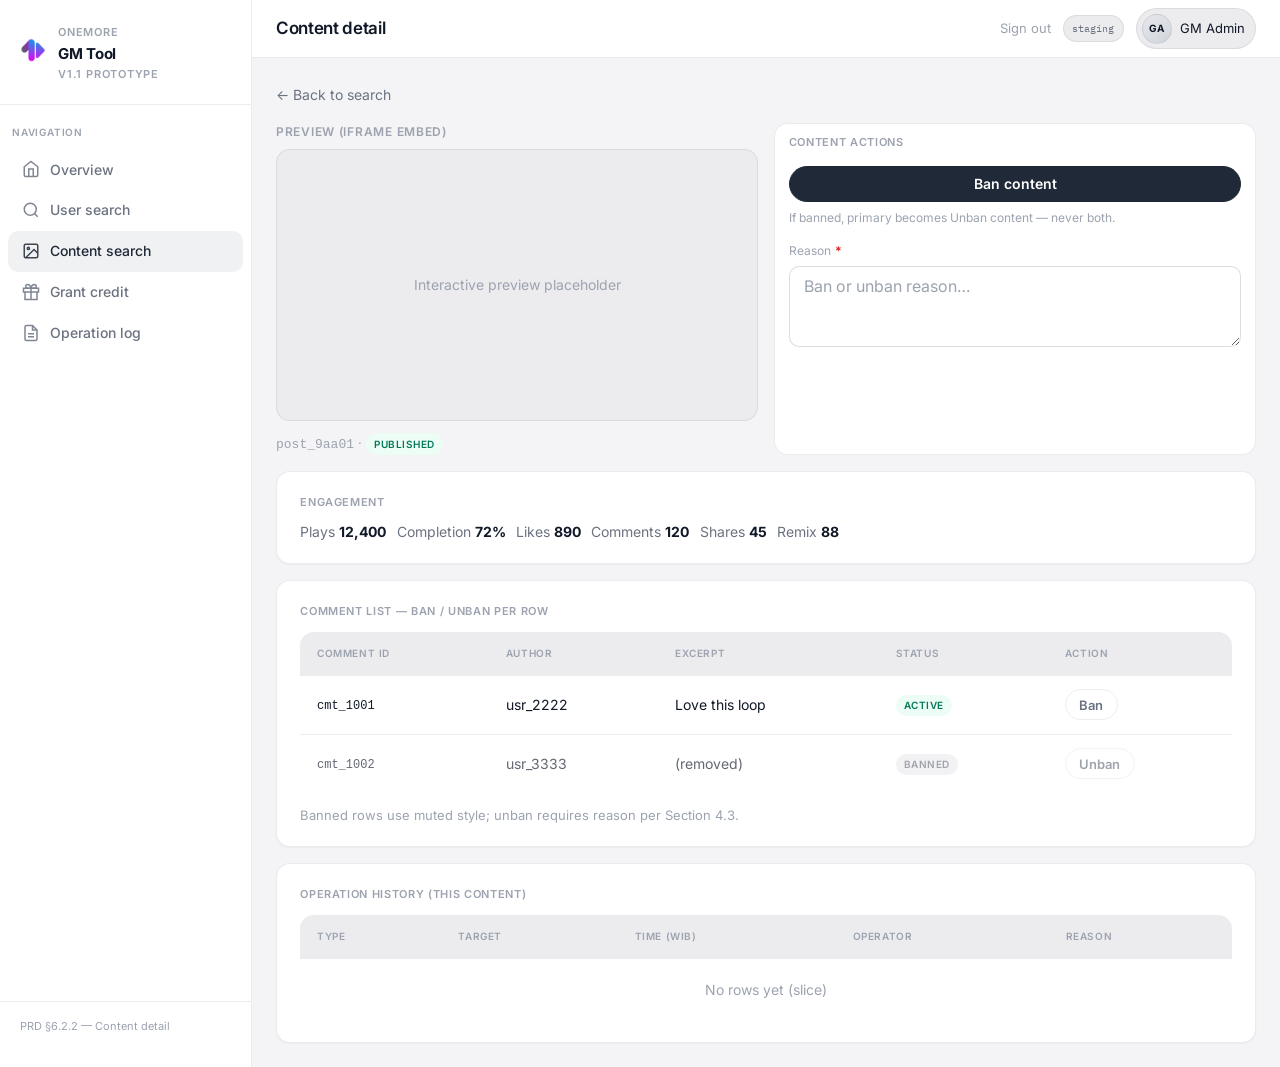
==== content-detail.html @ 608294dc "Initial commit: OneMore GM Tool static prototype (PRD V1.1) - HTML pages: overview, user/content sea" ====
<!DOCTYPE html>
<html lang="en">
  <head>
    <meta charset="UTF-8" />
    <meta name="viewport" content="width=device-width, initial-scale=1.0" />
    <title>OneMore GM Tool — Content detail</title>
    <link rel="stylesheet" href="css/variables.css" />
    <link rel="stylesheet" href="css/base.css" />
    <link rel="stylesheet" href="css/components.css" />
    <link rel="stylesheet" href="css/layout.css" />
    <link rel="stylesheet" href="css/pages.css" />
  </head>
  <body>
    <div class="app">
      <aside class="sidebar" aria-label="Main">
        <div class="sidebar-brand">
          <img class="logo-img logo-img--sm" src="assets/logo.png" alt="" width="140" height="40" />
          <div>
            <strong><span class="brand-title">OneMore</span> GM Tool</strong>
            <span>V1.1 Prototype</span>
          </div>
        </div>
        <div class="nav-section">Navigation</div>
        <ul class="nav-list">
          <li>
            <a href="home.html">
              <svg class="nav-icon" viewBox="0 0 24 24" fill="none" stroke="currentColor" stroke-width="2">
                <path d="M3 9l9-7 9 7v11a2 2 0 0 1-2 2H5a2 2 0 0 1-2-2z" />
                <polyline points="9 22 9 12 15 12 15 22" />
              </svg>
              Overview
            </a>
          </li>
          <li>
            <a href="user-search.html">
              <svg class="nav-icon" viewBox="0 0 24 24" fill="none" stroke="currentColor" stroke-width="2">
                <circle cx="11" cy="11" r="8" />
                <line x1="21" y1="21" x2="16.65" y2="16.65" />
              </svg>
              User search
            </a>
          </li>
          <li>
            <a class="active" href="content-search.html" aria-current="page">
              <svg class="nav-icon" viewBox="0 0 24 24" fill="none" stroke="currentColor" stroke-width="2">
                <rect x="3" y="3" width="18" height="18" rx="2" />
                <circle cx="8.5" cy="8.5" r="1.5" />
                <polyline points="21 15 16 10 5 21" />
              </svg>
              Content search
            </a>
          </li>
          <li>
            <a href="grant-credit.html">
              <svg class="nav-icon" viewBox="0 0 24 24" fill="none" stroke="currentColor" stroke-width="2" aria-hidden="true">
                <path d="M20 12v10H4V12" />
                <path d="M2 7h20v5H2z" />
                <path d="M12 22V7" />
                <path d="M12 7H7.5a2.5 2.5 0 0 1 0-5C11 2 12 7 12 7z" />
                <path d="M12 7h4.5a2.5 2.5 0 0 0 0-5C13 2 12 7 12 7z" />
              </svg>
              Grant credit
            </a>
          </li>
          <li>
            <a href="operation-log.html">
              <svg class="nav-icon" viewBox="0 0 24 24" fill="none" stroke="currentColor" stroke-width="2">
                <path d="M14 2H6a2 2 0 0 0-2 2v16a2 2 0 0 0 2 2h12a2 2 0 0 0 2-2V8z" />
                <polyline points="14 2 14 8 20 8" />
                <line x1="16" y1="13" x2="8" y2="13" />
                <line x1="16" y1="17" x2="8" y2="17" />
              </svg>
              Operation log
            </a>
          </li>
        </ul>
        <div class="sidebar-footer">PRD §6.2.2 — Content detail</div>
      </aside>
      <div class="main">
        <header class="topbar">
          <h1 class="topbar-title">Content detail</h1>
          <div class="topbar-actions">
            <a href="index.html" style="font-size: 0.8125rem; color: var(--text-muted)">Sign out</a>
            <span class="env-pill">staging</span>
            <div class="user-chip">
              <div class="user-chip-avatar" aria-hidden="true">GA</div>
              <span>GM Admin</span>
            </div>
          </div>
        </header>
        <main class="content">
          <p style="margin: 0 0 1rem">
            <a href="content-search.html" style="font-size: 0.875rem; color: var(--text-secondary)">← Back to search</a>
          </p>
          <div class="detail-columns" style="margin-bottom: 1rem">
            <div>
              <p style="margin: 0 0 0.5rem; font-size: 0.75rem; font-weight: 600; text-transform: uppercase; letter-spacing: 0.06em; color: var(--text-muted)">Preview (iframe embed)</p>
              <div class="preview-shell">Interactive preview placeholder</div>
              <p style="margin: 0.75rem 0 0; font-size: 0.8125rem; color: var(--text-muted)"><code>post_9aa01</code> · <span class="badge badge-success">Published</span></p>
            </div>
            <div class="action-panel">
              <p style="margin: 0 0 0.5rem; font-size: 0.6875rem; font-weight: 600; text-transform: uppercase; letter-spacing: 0.06em; color: var(--text-muted)">Content actions</p>
              <button type="button" class="btn btn-primary">Ban content</button>
              <p style="margin: 0; font-size: 0.75rem; color: var(--text-muted)">If banned, primary becomes Unban content — never both.</p>
              <div class="reason-block">
                <label for="reason-content">Reason <span class="req-mark" aria-hidden="true">*</span></label>
                <textarea class="input" id="reason-content" rows="3" placeholder="Ban or unban reason…"></textarea>
              </div>
            </div>
          </div>
          <div class="card" style="margin-bottom: 1rem">
            <p class="card-title">Engagement</p>
            <div class="meta-row" style="font-size: 0.875rem">
              <span>Plays <strong style="color: var(--text)">12,400</strong></span>
              <span>Completion <strong style="color: var(--text)">72%</strong></span>
              <span>Likes <strong style="color: var(--text)">890</strong></span>
              <span>Comments <strong style="color: var(--text)">120</strong></span>
              <span>Shares <strong style="color: var(--text)">45</strong></span>
              <span>Remix <strong style="color: var(--text)">88</strong></span>
            </div>
          </div>
          <div class="card" style="margin-bottom: 1rem">
            <p class="card-title">Comment list — ban / unban per row</p>
            <div class="table-wrap" style="border: none">
              <table class="data">
                <thead>
                  <tr>
                    <th>Comment ID</th>
                    <th>Author</th>
                    <th>Excerpt</th>
                    <th>Status</th>
                    <th>Action</th>
                  </tr>
                </thead>
                <tbody>
                  <tr>
                    <td><code style="font-size: 0.75rem">cmt_1001</code></td>
                    <td>usr_2222</td>
                    <td>Love this loop</td>
                    <td><span class="badge badge-success">Active</span></td>
                    <td><button type="button" class="btn btn-ghost btn-sm">Ban</button></td>
                  </tr>
                  <tr class="comment-row-muted">
                    <td><code style="font-size: 0.75rem">cmt_1002</code></td>
                    <td>usr_3333</td>
                    <td>(removed)</td>
                    <td><span class="badge badge-neutral">Banned</span></td>
                    <td><button type="button" class="btn btn-ghost btn-sm">Unban</button></td>
                  </tr>
                </tbody>
              </table>
            </div>
            <p style="margin: 0.75rem 0 0; font-size: 0.8125rem; color: var(--text-muted)">Banned rows use muted style; unban requires reason per Section 4.3.</p>
          </div>
          <div class="card">
            <p class="card-title">Operation history (this content)</p>
            <div class="table-wrap" style="border: none">
              <table class="data">
                <thead>
                  <tr>
                    <th>Type</th>
                    <th>Target</th>
                    <th>Time (WIB)</th>
                    <th>Operator</th>
                    <th>Reason</th>
                  </tr>
                </thead>
                <tbody>
                  <tr>
                    <td colspan="5" style="text-align: center; color: var(--text-muted); padding: 1.25rem">No rows yet (slice)</td>
                  </tr>
                </tbody>
              </table>
            </div>
          </div>
        </main>
      </div>
    </div>
  </body>
</html>
---- css/variables.css ----
/* OneMore GM Tool — light theme, neutral palette */
@import url("https://fonts.googleapis.com/css2?family=Inter:wght@400;500;600;700&family=IBM+Plex+Mono:wght@400;500&display=swap");

:root {
  --font-sans: "Inter", system-ui, -apple-system, "Segoe UI", sans-serif;
  --font-mono: "IBM Plex Mono", ui-monospace, monospace;

  --bg-app: #f4f4f6;
  --bg-elevated: #ffffff;
  --bg-surface: #ffffff;
  --bg-muted: #ececef;
  --border: rgba(15, 23, 42, 0.08);
  --border-strong: rgba(15, 23, 42, 0.14);

  --text: #111827;
  --text-secondary: #6b7280;
  --text-muted: #9ca3af;

  /* Single neutral accent — primary actions & links */
  --accent: #1f2937;
  --accent-hover: #111827;
  --accent-dim: rgba(15, 23, 42, 0.06);
  --accent-focus: rgba(15, 23, 42, 0.12);

  --warning: #b45309;
  --danger: #b91c1c;
  --info: #475569;

  --sidebar-w: 252px;
  --header-h: 58px;
  --radius: 14px;
  --radius-sm: 10px;
  --radius-pill: 999px;
  --radius-input: 10px;
  --shadow: 0 1px 3px rgba(15, 23, 42, 0.06), 0 8px 24px rgba(15, 23, 42, 0.06);
}
---- css/base.css ----
*,
*::before,
*::after {
  box-sizing: border-box;
}

html {
  font-size: 16px;
  -webkit-font-smoothing: antialiased;
}

body {
  margin: 0;
  min-height: 100vh;
  font-family: var(--font-sans);
  background: var(--bg-app);
  color: var(--text);
  line-height: 1.55;
}

a {
  color: var(--accent);
  text-decoration: none;
}

a:hover {
  color: var(--accent-hover);
}

img {
  max-width: 100%;
  height: auto;
}

button {
  font-family: inherit;
  cursor: pointer;
}

input,
select,
textarea {
  font-family: inherit;
  font-size: 1rem;
}

.sr-only {
  position: absolute;
  width: 1px;
  height: 1px;
  padding: 0;
  margin: -1px;
  overflow: hidden;
  clip: rect(0, 0, 0, 0);
  border: 0;
}
---- css/components.css ----
/* Buttons — neutral primary, outline + ghost */
.btn {
  display: inline-flex;
  align-items: center;
  justify-content: center;
  gap: 0.5rem;
  padding: 0.55rem 1.15rem;
  border-radius: var(--radius-pill);
  font-weight: 600;
  font-size: 0.875rem;
  border: 1px solid transparent;
  transition: background 0.15s, border-color 0.15s, color 0.15s;
}

.btn-primary {
  background: var(--accent);
  color: #ffffff;
  border-color: var(--accent);
}

.btn-primary:hover {
  background: var(--accent-hover);
  border-color: var(--accent-hover);
  color: #ffffff;
}

.btn-outline {
  background: var(--bg-elevated);
  color: var(--text);
  border-color: var(--border-strong);
}

.btn-outline:hover {
  background: var(--bg-muted);
  border-color: rgba(15, 23, 42, 0.2);
  color: var(--text);
}

.btn-ghost {
  background: transparent;
  color: var(--text-secondary);
  border-color: var(--border);
  border-radius: var(--radius-pill);
}

.btn-ghost:hover {
  background: var(--bg-muted);
  color: var(--text);
  border-color: rgba(15, 23, 42, 0.1);
}

.btn-sm {
  padding: 0.4rem 0.85rem;
  font-size: 0.8125rem;
  border-radius: var(--radius-pill);
}

/* Cards */
.card {
  background: var(--bg-surface);
  border: 1px solid var(--border);
  border-radius: var(--radius);
  padding: 1.35rem 1.45rem;
  box-shadow: 0 1px 2px rgba(15, 23, 42, 0.04);
}

.card-title {
  margin: 0 0 0.75rem;
  font-size: 0.6875rem;
  font-weight: 600;
  letter-spacing: 0.06em;
  text-transform: uppercase;
  color: var(--text-muted);
}

/* Form */
.field {
  display: flex;
  flex-direction: column;
  gap: 0.4rem;
  margin-bottom: 1rem;
}

.field label {
  font-size: 0.8125rem;
  font-weight: 500;
  color: var(--text-secondary);
}

/* Required field marker (replaces “(required)” in label copy) */
.req-mark {
  color: rgb(220, 38, 38);
  font-weight: 700;
  margin-left: 0.125em;
}

.input {
  padding: 0.6rem 0.9rem;
  border-radius: var(--radius-input);
  border: 1px solid var(--border-strong);
  background: var(--bg-elevated);
  color: var(--text);
  width: 100%;
  max-width: 100%;
}

.input:focus {
  outline: none;
  border-color: rgba(15, 23, 42, 0.35);
  box-shadow: 0 0 0 3px var(--accent-dim);
}

.input::placeholder {
  color: var(--text-muted);
}

/* Badge — muted semantic (no neon) */
.badge {
  display: inline-flex;
  align-items: center;
  padding: 0.2rem 0.5rem;
  border-radius: 999px;
  font-size: 0.625rem;
  font-weight: 600;
  text-transform: uppercase;
  letter-spacing: 0.05em;
}

.badge-success {
  background: #ecfdf5;
  color: #047857;
}

.badge-warn {
  background: #fffbeb;
  color: #b45309;
}

.badge-danger {
  background: #fef2f2;
  color: #b91c1c;
}

.badge-neutral {
  background: var(--bg-muted);
  color: var(--text-secondary);
}

/* Table */
.table-wrap {
  overflow-x: auto;
  border-radius: var(--radius);
  border: 1px solid var(--border);
  background: var(--bg-elevated);
}

table.data {
  width: 100%;
  border-collapse: collapse;
  font-size: 0.875rem;
}

table.data th,
table.data td {
  padding: 0.85rem 1.05rem;
  text-align: left;
  border-bottom: 1px solid var(--border);
}

table.data th {
  font-size: 0.625rem;
  font-weight: 600;
  text-transform: uppercase;
  letter-spacing: 0.06em;
  color: var(--text-muted);
  background: var(--bg-muted);
}

table.data tr:last-child td {
  border-bottom: none;
}

table.data tbody tr:hover td {
  background: rgba(15, 23, 42, 0.03);
}

/* Stat */
.stat-value {
  font-size: 1.75rem;
  font-weight: 700;
  letter-spacing: -0.03em;
  font-variant-numeric: tabular-nums;
  color: var(--text);
}

.stat-delta {
  font-size: 0.8125rem;
  margin-top: 0.35rem;
  color: var(--text-secondary);
}

.stat-delta.negative {
  color: var(--danger);
}
---- css/layout.css ----
/* Login — light, minimal */
.login-page {
  min-height: 100vh;
  display: grid;
  place-items: center;
  padding: 2rem;
  background: var(--bg-app);
}

.login-panel {
  width: 100%;
  max-width: 420px;
  padding: 2.25rem 2.35rem;
  background: var(--bg-surface);
  border: 1px solid var(--border);
  border-radius: var(--radius);
  box-shadow: var(--shadow);
}

.login-brand {
  display: flex;
  align-items: center;
  gap: 1rem;
  margin-bottom: 0.5rem;
}

.login-brand h1 {
  margin: 0;
  font-size: 1.4rem;
  font-weight: 700;
  letter-spacing: -0.03em;
  color: var(--text);
}

.brand-title {
  color: var(--text);
  font-weight: 700;
}

.login-sub {
  margin: 0 0 1.75rem;
  font-size: 0.875rem;
  color: var(--text-secondary);
}

.login-footnote {
  margin-top: 1.5rem;
  padding-top: 1.25rem;
  border-top: 1px solid var(--border);
  font-size: 0.75rem;
  color: var(--text-muted);
  line-height: 1.6;
}

/* App shell */
.app {
  display: grid;
  grid-template-columns: var(--sidebar-w) 1fr;
  min-height: 100vh;
}

.sidebar {
  background: var(--bg-elevated);
  border-right: 1px solid var(--border);
  display: flex;
  flex-direction: column;
  padding: 1rem 0;
}

.sidebar-brand {
  display: flex;
  align-items: center;
  gap: 0.75rem;
  padding: 0.5rem 1.25rem 1.35rem;
  border-bottom: 1px solid var(--border);
  margin-bottom: 0.75rem;
}

.sidebar-brand strong {
  font-size: 0.9375rem;
  letter-spacing: -0.02em;
  color: var(--text);
}

.sidebar-brand span {
  display: block;
  font-size: 0.6875rem;
  color: var(--text-muted);
  font-weight: 600;
  text-transform: uppercase;
  letter-spacing: 0.07em;
}

.nav-section {
  padding: 0.5rem 0.75rem;
  font-size: 0.625rem;
  font-weight: 600;
  text-transform: uppercase;
  letter-spacing: 0.08em;
  color: var(--text-muted);
}

.nav-list {
  list-style: none;
  margin: 0;
  padding: 0 0.5rem;
}

.nav-list a {
  display: flex;
  align-items: center;
  gap: 0.65rem;
  padding: 0.6rem 0.85rem;
  border-radius: var(--radius-sm);
  color: var(--text-secondary);
  font-size: 0.875rem;
  font-weight: 500;
  transition: background 0.15s, color 0.15s;
}

.nav-list a:hover {
  background: var(--bg-muted);
  color: var(--text);
}

.nav-list a.active {
  background: var(--accent-dim);
  color: var(--accent);
}

.nav-icon {
  width: 1.125rem;
  height: 1.125rem;
  opacity: 0.85;
}

.sidebar-footer {
  margin-top: auto;
  padding: 1rem 1.25rem;
  border-top: 1px solid var(--border);
  font-size: 0.6875rem;
  color: var(--text-muted);
  line-height: 1.55;
}

.main {
  display: flex;
  flex-direction: column;
  min-width: 0;
}

/* Page does not stretch content to fill viewport — removes empty band below short pages */
.main--compact {
  justify-content: flex-start;
}

.main--compact .content {
  flex: 0 1 auto;
  padding: 0.6rem 1.25rem 1rem;
}

.topbar {
  height: var(--header-h);
  flex-shrink: 0;
  display: flex;
  align-items: center;
  justify-content: space-between;
  padding: 0 1.5rem;
  background: var(--bg-elevated);
  border-bottom: 1px solid var(--border);
}

.topbar-title {
  margin: 0;
  font-size: 1.0625rem;
  font-weight: 600;
  letter-spacing: -0.02em;
  color: var(--text);
}

.topbar-actions {
  display: flex;
  align-items: center;
  gap: 0.75rem;
}

.topbar-actions a[href="index.html"] {
  color: var(--text-muted);
}

.topbar-actions a[href="index.html"]:hover {
  color: var(--accent);
}

.env-pill {
  font-family: var(--font-mono);
  font-size: 0.625rem;
  padding: 0.3rem 0.55rem;
  border-radius: var(--radius-pill);
  background: var(--bg-muted);
  color: var(--text-secondary);
  border: 1px solid var(--border);
}

.user-chip {
  display: flex;
  align-items: center;
  gap: 0.5rem;
  padding: 0.28rem 0.65rem 0.28rem 0.28rem;
  border-radius: var(--radius-pill);
  background: var(--bg-muted);
  border: 1px solid var(--border);
  font-size: 0.8125rem;
  color: var(--text);
}

.user-chip-avatar {
  width: 30px;
  height: 30px;
  border-radius: 50%;
  background: linear-gradient(145deg, #e5e7eb, #d1d5db);
  display: grid;
  place-items: center;
  font-size: 0.625rem;
  font-weight: 700;
  color: var(--text);
  border: 1px solid var(--border);
}

.content {
  flex: 1;
  padding: 1.5rem;
  overflow: auto;
}

.content-narrow {
  max-width: 720px;
}

.grid-stats {
  display: grid;
  grid-template-columns: repeat(auto-fill, minmax(200px, 1fr));
  gap: 1rem;
  margin-bottom: 1.5rem;
}

/* PRD §8 — Overview dashboard */
.overview-section-head {
  margin: 0 0 0.75rem;
  font-size: 0.6875rem;
  font-weight: 700;
  text-transform: uppercase;
  letter-spacing: 0.08em;
  color: var(--text-muted);
}

details.overview-secondary {
  margin-bottom: 1.5rem;
  border: 1px solid var(--border);
  border-radius: var(--radius);
  background: var(--bg-elevated);
  overflow: hidden;
}

details.overview-secondary summary {
  cursor: pointer;
  padding: 0.85rem 1.1rem;
  font-size: 0.8125rem;
  font-weight: 600;
  color: var(--text-secondary);
  list-style: none;
}

details.overview-secondary summary::-webkit-details-marker {
  display: none;
}

details.overview-secondary summary::before {
  content: "";
  display: inline-block;
  width: 0.35rem;
  height: 0.35rem;
  border-right: 2px solid var(--text-muted);
  border-bottom: 2px solid var(--text-muted);
  transform: rotate(-45deg);
  margin-right: 0.5rem;
  vertical-align: 0.15rem;
  transition: transform 0.15s;
}

details.overview-secondary[open] summary::before {
  transform: rotate(45deg);
  vertical-align: 0.05rem;
}

details.overview-secondary .grid-stats {
  padding: 0 1rem 1rem;
  margin-bottom: 0;
}

.grid-2 {
  display: grid;
  grid-template-columns: 1fr 1fr;
  gap: 1rem;
}

@media (max-width: 960px) {
  .grid-2 {
    grid-template-columns: 1fr;
  }

  .app {
    grid-template-columns: 1fr;
  }

  .sidebar {
    display: none;
  }
}

.page-intro {
  margin: 0 0 1.25rem;
  font-size: 0.875rem;
  color: var(--text-secondary);
  max-width: 52ch;
}

.toolbar {
  display: flex;
  flex-wrap: wrap;
  align-items: center;
  gap: 0.75rem;
  margin-bottom: 1rem;
}

.toolbar-spacer {
  flex: 1;
  min-width: 1rem;
}

.empty-hint {
  text-align: center;
  padding: 2.5rem 1rem;
  color: var(--text-muted);
  font-size: 0.875rem;
}

/* Logo image */
.logo-img {
  display: block;
  height: 34px;
  width: auto;
  max-width: 160px;
  object-fit: contain;
  flex-shrink: 0;
}

.logo-img--sm {
  height: 30px;
  max-width: 140px;
}
---- css/pages.css ----
/* Detail / PRD Section 6 layout helpers */
/* User detail: profile full width; below — ban (left) | resets stacked (right) */
.user-detail-layout {
  display: flex;
  flex-direction: column;
  gap: 0.75rem;
  max-width: 960px;
  margin-bottom: 0.65rem;
}

.user-detail-profile-block {
  min-width: 0;
}

.user-detail-actions-row {
  display: grid;
  grid-template-columns: minmax(240px, 300px) minmax(0, 1fr);
  gap: 1rem;
  align-items: stretch;
}

.user-detail-col--left {
  display: flex;
  flex-direction: column;
  gap: 0.65rem;
  min-width: 0;
  min-height: 0;
}

.user-detail-col--left .action-panel-card {
  flex: 1;
  min-height: 0;
}

.user-detail-col--left .action-panel-card .action-field {
  flex: 1;
  display: flex;
  flex-direction: column;
  min-height: 0;
}

.user-detail-col--left .action-panel-card .input.input--action:not(.input--ban) {
  flex: 1;
  min-height: 2.6rem;
  max-height: none;
}

.user-detail-col--right {
  display: flex;
  flex-direction: column;
  min-width: 0;
  min-height: 0;
}

.user-detail-col--right .action-panel-card--ban {
  flex: 1;
  min-height: 0;
}

.action-panel-card {
  display: flex;
  flex-direction: column;
  gap: 0.35rem;
  min-width: 0;
  padding: 0.55rem 0.65rem;
  background: var(--bg-elevated);
  border: 1px solid var(--border);
  border-radius: var(--radius);
  box-shadow: 0 1px 2px rgba(15, 23, 42, 0.04);
}

.action-panel-card .btn {
  width: 100%;
  margin-top: 0.1rem;
}

.action-panel-card--ban {
  padding: 0.55rem 0.65rem;
  gap: 0.35rem;
}

.action-panel-card--ban .action-panel-section-title {
  font-size: 0.6875rem;
}

.action-field--grow {
  flex: 1;
  display: flex;
  flex-direction: column;
  min-height: 0;
}

.action-field--grow .input--ban {
  flex: 1;
  min-height: 4.25rem;
}

.input--action {
  min-height: 2.6rem;
  max-height: 5rem;
  resize: vertical;
  font-size: 0.75rem;
  padding: 0.4rem 0.55rem;
}

.input--ban {
  max-height: 8rem;
  min-height: 4.25rem;
  resize: vertical;
  font-size: 0.75rem;
  padding: 0.4rem 0.55rem;
}

.user-detail-page .input.input--action.input--ban {
  min-height: 4.25rem;
  max-height: 8rem;
}

.user-detail-col--right .input.input--ban {
  max-height: none;
}

.user-detail-col--right .user-detail-page .input.input--action.input--ban {
  max-height: none;
}

.action-panel-hint--short {
  font-size: 0.625rem;
  line-height: 1.35;
}

@media (max-width: 900px) {
  .user-detail-actions-row {
    grid-template-columns: 1fr;
  }

  .user-detail-col--left .action-panel-card {
    flex: 0 1 auto;
  }

  .user-detail-col--left .action-panel-card .action-field {
    flex: 0 1 auto;
  }

  .user-detail-col--left .action-panel-card .input.input--action:not(.input--ban) {
    flex: 0 1 auto;
    max-height: 5rem;
  }

  .user-detail-col--right .action-panel-card--ban {
    flex: 0 1 auto;
  }

  .action-field--grow {
    flex: 0 1 auto;
  }

  .action-field--grow .input--ban {
    flex: 0 1 auto;
  }

  .user-detail-col--right .input.input--ban {
    max-height: 8rem;
  }

  .user-detail-col--right .user-detail-page .input.input--action.input--ban {
    max-height: 8rem;
  }

  .user-detail-page .input.input--action.input--ban {
    min-height: 3.75rem;
  }
}

.detail-profile {
  display: flex;
  gap: 0.65rem;
  align-items: flex-start;
  min-width: 0;
}

.detail-avatar {
  width: 48px;
  height: 48px;
  border-radius: 50%;
  background: var(--bg-muted);
  border: 1px solid var(--border);
  flex-shrink: 0;
  display: grid;
  place-items: center;
  font-size: 1.1rem;
  font-weight: 700;
  color: var(--text);
}

.detail-meta {
  flex: 1;
  min-width: 0;
}

.detail-meta h2 {
  margin: 0 0 0.15rem;
  font-size: 1rem;
  font-weight: 700;
  letter-spacing: -0.02em;
  line-height: 1.2;
}

.meta-row {
  display: flex;
  flex-wrap: wrap;
  align-items: center;
  gap: 0.2rem 0.65rem;
  font-size: 0.75rem;
  color: var(--text-secondary);
  line-height: 1.35;
}

.meta-row code {
  font-family: var(--font-mono);
  font-size: 0.8125rem;
  color: var(--text);
}

.action-panel {
  display: flex;
  flex-direction: column;
  gap: 0.4rem;
  padding: 0.65rem 0.85rem;
  background: var(--bg-elevated);
  border: 1px solid var(--border);
  border-radius: var(--radius);
  min-width: 0;
}

.action-panel-section-title {
  margin: 0 0 0.25rem;
  font-size: 0.625rem;
  font-weight: 700;
  text-transform: uppercase;
  letter-spacing: 0.07em;
  color: var(--text-muted);
}

.action-panel-hint {
  margin: 0;
  font-size: 0.6875rem;
  color: var(--text-muted);
  line-height: 1.4;
}

.action-field {
  display: flex;
  flex-direction: column;
  gap: 0.2rem;
}

.action-field label {
  font-size: 0.6875rem;
  font-weight: 500;
  color: var(--text-secondary);
}

.user-detail-page {
  max-width: 960px;
}

.user-detail-back {
  margin: 0 0 0.4rem;
}

.user-detail-back a {
  font-size: 0.875rem;
  color: var(--text-secondary);
}

.user-detail-back a:hover {
  color: var(--accent);
}

.detail-meta-extra {
  margin: 0.3rem 0 0;
  font-size: 0.75rem;
  color: var(--text-secondary);
  line-height: 1.35;
  max-width: 56ch;
}

.detail-meta-extra .detail-meta-sep {
  margin: 0 0.35rem;
  color: var(--text-muted);
}

.detail-meta-extra kbd.time-wib {
  font-size: 0.6875rem;
}

.user-detail-page .meta-row kbd.time-wib {
  font-size: 0.6875rem;
}

.user-detail-page .grid-2 {
  gap: 0.6rem;
  margin-bottom: 0.6rem;
}

.user-detail-page .grid-2 .card {
  padding: 0.65rem 0.85rem;
  margin-bottom: 0;
}

.user-detail-page .grid-2 .card .card-title {
  margin-bottom: 0.4rem;
}

.user-detail-page > .card {
  padding: 0.65rem 0.85rem;
  margin-bottom: 0.6rem;
}

.user-detail-page > .card:last-child {
  margin-bottom: 0;
}

.user-detail-page .card .card-title {
  font-size: 0.625rem;
  margin-bottom: 0.45rem;
}

.user-detail-page .input {
  padding: 0.45rem 0.65rem;
  font-size: 0.8125rem;
}

.user-detail-page .input.input--action {
  padding: 0.4rem 0.55rem;
  font-size: 0.75rem;
  min-height: 2.6rem;
}

.user-detail-page table.data th,
.user-detail-page table.data td {
  padding: 0.5rem 0.65rem;
}

.user-detail-page table.data th {
  font-size: 0.6rem;
}

.action-panel .btn {
  width: 100%;
}

.reason-block {
  margin-top: 0.5rem;
}

.reason-block label {
  font-size: 0.75rem;
  color: var(--text-muted);
  display: block;
  margin-bottom: 0.35rem;
}

.preview-shell {
  aspect-ratio: 16 / 9;
  max-height: 320px;
  background: var(--bg-muted);
  border: 1px solid var(--border);
  border-radius: var(--radius);
  display: grid;
  place-items: center;
  color: var(--text-muted);
  font-size: 0.875rem;
}

.detail-columns {
  display: grid;
  grid-template-columns: 1fr 1fr;
  gap: 1rem;
}

@media (max-width: 900px) {
  .detail-columns {
    grid-template-columns: 1fr;
  }
}

.pagination-bar {
  display: flex;
  align-items: center;
  justify-content: space-between;
  flex-wrap: wrap;
  gap: 0.75rem;
  margin-top: 1rem;
  font-size: 0.8125rem;
  color: var(--text-muted);
}

.link-action {
  font-size: 0.8125rem;
  color: var(--accent);
  text-decoration: underline;
  text-underline-offset: 2px;
  cursor: default;
}

.link-action:hover {
  color: var(--accent-hover);
}

.comment-row-muted {
  opacity: 0.65;
}

kbd.time-wib {
  font-family: var(--font-mono);
  font-size: 0.8125rem;
  color: var(--text-secondary);
}

/* Grant credit — PRD §6 / §7.4 */
.grant-layout {
  display: grid;
  grid-template-columns: minmax(0, 1fr) minmax(280px, 380px);
  gap: 1.25rem;
  align-items: start;
  max-width: 1100px;
}

.grant-col--form {
  display: flex;
  flex-direction: column;
  gap: 1rem;
  min-width: 0;
}

.grant-col--summary {
  display: flex;
  flex-direction: column;
  gap: 1rem;
  min-width: 0;
}

.grant-card {
  padding: 1.1rem 1.25rem;
}

.field-hint {
  display: block;
  margin-top: 0.35rem;
  font-size: 0.6875rem;
  color: var(--text-muted);
  line-height: 1.4;
}

.uid-tabs {
  display: flex;
  gap: 0.25rem;
  margin-bottom: 0.65rem;
}

.uid-tab {
  padding: 0.4rem 0.85rem;
  font-size: 0.8125rem;
  font-weight: 600;
  border-radius: var(--radius-pill);
  border: 1px solid var(--border);
  background: var(--bg-elevated);
  color: var(--text-secondary);
  cursor: pointer;
}

.uid-tab[aria-selected="true"] {
  background: var(--bg-muted);
  border-color: rgba(15, 23, 42, 0.2);
  color: var(--text);
}

.grant-uid-textarea {
  min-height: 8rem;
  resize: vertical;
  font-family: var(--font-mono);
  font-size: 0.8125rem;
}

.grant-csv-hint {
  margin: 0 0 0.65rem;
  font-size: 0.8125rem;
  color: var(--text-secondary);
  line-height: 1.45;
}

.grant-csv-label {
  cursor: pointer;
  display: inline-flex;
  width: auto;
}

.uid-stats {
  margin-top: 0.65rem;
  font-size: 0.8125rem;
  color: var(--text-secondary);
}

.uid-stats-sep {
  margin: 0 0.35rem;
  color: var(--text-muted);
}

.grant-preview-label {
  margin: 0.75rem 0 0.35rem;
  font-size: 0.625rem;
  font-weight: 600;
  letter-spacing: 0.05em;
  text-transform: uppercase;
  color: var(--text-muted);
}

.grant-preview-label--invalid {
  margin-top: 0.5rem;
}

.uid-preview-row {
  display: flex;
  flex-wrap: wrap;
  gap: 0.35rem;
  min-height: 1.5rem;
  align-items: center;
}

.uid-preview-row--invalid {
  margin-bottom: 0;
}

.uid-chip {
  display: inline-flex;
  align-items: center;
  padding: 0.15rem 0.45rem;
  border-radius: var(--radius-input);
  font-size: 0.6875rem;
  font-family: var(--font-mono);
}

.uid-chip--ok {
  background: rgba(22, 163, 74, 0.1);
  color: rgb(22, 101, 52);
  border: 1px solid rgba(22, 163, 74, 0.25);
}

.uid-chip--bad {
  background: rgba(220, 38, 38, 0.08);
  color: rgb(153, 27, 27);
  border: 1px solid rgba(220, 38, 38, 0.2);
}

.uid-chip--more {
  font-size: 0.6875rem;
  color: var(--text-muted);
  font-family: inherit;
  border: 1px dashed var(--border);
  padding: 0.15rem 0.45rem;
  border-radius: var(--radius-input);
}

.grant-summary-dl {
  margin: 0 0 1rem;
  display: grid;
  gap: 0.5rem;
}

.grant-summary-dl div {
  display: grid;
  grid-template-columns: 7.5rem 1fr;
  gap: 0.5rem;
  font-size: 0.8125rem;
  align-items: baseline;
}

.grant-summary-dl dt {
  margin: 0;
  color: var(--text-muted);
  font-weight: 500;
}

.grant-summary-dl dd {
  margin: 0;
  color: var(--text);
  word-break: break-word;
}

.grant-actions {
  display: flex;
  flex-direction: column;
  gap: 0.5rem;
}

.grant-actions .btn {
  width: 100%;
}

.grant-history-table {
  font-size: 0.8125rem;
}

.grant-history-foot {
  margin: 0.75rem 0 0;
  font-size: 0.6875rem;
  color: var(--text-muted);
  line-height: 1.45;
}

/* [hidden] must win over display:grid — otherwise modal shows on load */
.modal-backdrop[hidden] {
  display: none !important;
}

.modal-backdrop {
  position: fixed;
  inset: 0;
  background: rgba(15, 23, 42, 0.45);
  display: grid;
  place-items: center;
  padding: 1.5rem;
  z-index: 1000;
}

.modal-dialog {
  width: 100%;
  max-width: 420px;
  background: var(--bg-surface);
  border: 1px solid var(--border);
  border-radius: var(--radius);
  padding: 1.5rem 1.65rem;
  box-shadow: 0 16px 48px rgba(15, 23, 42, 0.12);
}

.modal-title {
  margin: 0 0 0.35rem;
  font-size: 1.1rem;
  font-weight: 700;
}

.modal-lead {
  margin: 0 0 1rem;
  font-size: 0.8125rem;
  color: var(--text-secondary);
}

.modal-summary {
  margin-bottom: 1rem;
  padding: 0.75rem 0.85rem;
  background: var(--bg-muted);
  border-radius: var(--radius-input);
  font-size: 0.8125rem;
  line-height: 1.55;
}

.modal-summary p {
  margin: 0.35rem 0;
}

.modal-summary p:first-child {
  margin-top: 0;
}

.modal-summary p:last-child {
  margin-bottom: 0;
}

.modal-actions {
  display: flex;
  justify-content: flex-end;
  gap: 0.5rem;
  flex-wrap: wrap;
}

#grant-confirm-input[aria-invalid="true"] {
  border-color: rgb(220, 38, 38);
}

.grant-toast {
  position: fixed;
  bottom: 1.5rem;
  left: 50%;
  transform: translateX(-50%);
  max-width: min(90vw, 420px);
  padding: 0.75rem 1.1rem;
  background: var(--text);
  color: var(--bg-surface);
  border-radius: var(--radius);
  font-size: 0.875rem;
  box-shadow: var(--shadow);
  z-index: 1001;
}

@media (max-width: 960px) {
  .grant-layout {
    grid-template-columns: 1fr;
  }
}
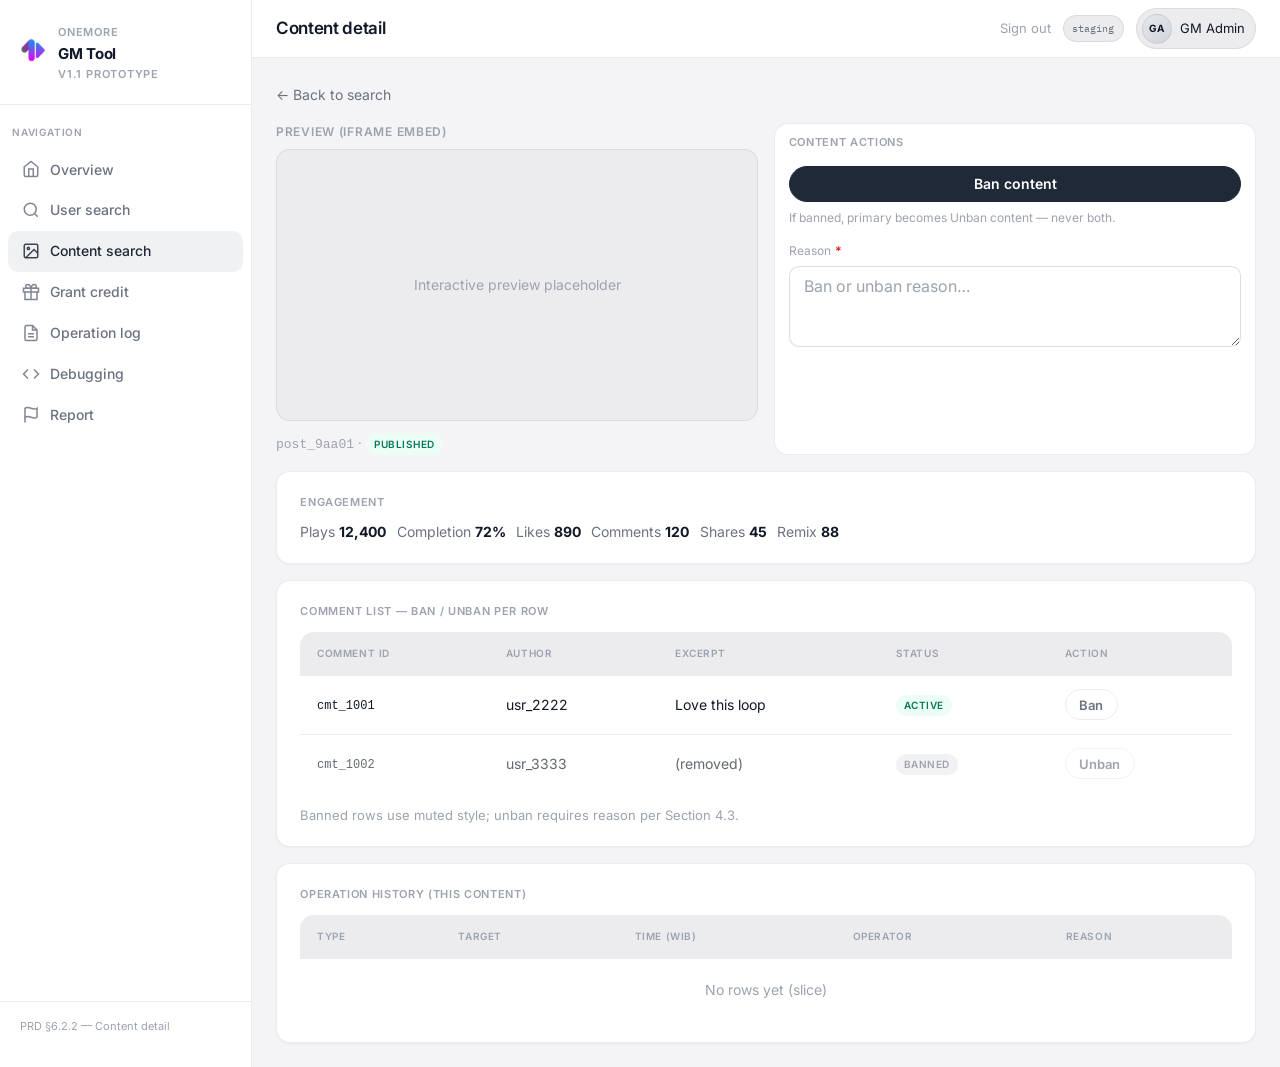
==== commit c2159560: "Add Debugging detail page, Report review flow, and nav updates - Split post package view to debuggin" ====
--- a/content-detail.html
+++ b/content-detail.html
@@ -71,6 +71,24 @@
                 <line x1="16" y1="17" x2="8" y2="17" />
               </svg>
               Operation log
+            </a>
+          </li>
+          <li>
+            <a href="debugging.html">
+              <svg class="nav-icon" viewBox="0 0 24 24" fill="none" stroke="currentColor" stroke-width="2" aria-hidden="true">
+                <polyline points="16 18 22 12 16 6" />
+                <polyline points="8 6 2 12 8 18" />
+              </svg>
+              Debugging
+            </a>
+          </li>
+          <li>
+            <a href="report.html">
+              <svg class="nav-icon" viewBox="0 0 24 24" fill="none" stroke="currentColor" stroke-width="2" aria-hidden="true">
+                <path d="M4 15s1-1 4-1 5 2 8 2 4-1 4-1V3s-1 1-4 1-5-2-8-2-4 1-4 1z" />
+                <line x1="4" y1="22" x2="4" y2="15" />
+              </svg>
+              Report
             </a>
           </li>
         </ul>
--- a/css/pages.css
+++ b/css/pages.css
@@ -699,3 +699,108 @@
     grid-template-columns: 1fr;
   }
 }
+
+/* Debugging & Report (PRD slices) */
+/* .action-panel uses display:flex — must not override [hidden] or detail shows on load */
+.debugging-detail[hidden] {
+  display: none !important;
+}
+
+.debugging-toolbar {
+  flex-direction: column;
+  align-items: flex-start;
+  gap: 0.35rem;
+}
+
+.debugging-search-field {
+  display: flex;
+  flex-wrap: wrap;
+  align-items: center;
+  gap: 0.5rem;
+}
+
+.inline-form-error {
+  margin: 0;
+  font-size: 0.8125rem;
+  font-weight: 600;
+  color: rgb(185, 28, 28);
+}
+
+.debugging-meta {
+  display: grid;
+  grid-template-columns: repeat(auto-fill, minmax(220px, 1fr));
+  gap: 0.5rem 1.25rem;
+  margin: 0;
+  font-size: 0.8125rem;
+}
+
+.debugging-meta div {
+  display: grid;
+  gap: 0.15rem;
+  min-width: 0;
+}
+
+.debugging-meta dt {
+  margin: 0;
+  font-size: 0.625rem;
+  font-weight: 700;
+  text-transform: uppercase;
+  letter-spacing: 0.06em;
+  color: var(--text-muted);
+}
+
+.debugging-meta dd {
+  margin: 0;
+  font-size: 0.8125rem;
+}
+
+.debugging-meta code {
+  font-family: var(--font-mono);
+  font-size: 0.8125rem;
+}
+
+.data--compact th,
+.data--compact td {
+  padding: 0.35rem 0.5rem;
+  font-size: 0.75rem;
+}
+
+.text-muted {
+  color: var(--text-muted);
+}
+
+.status-pill {
+  display: inline-block;
+  padding: 0.12rem 0.45rem;
+  border-radius: 999px;
+  font-size: 0.6875rem;
+  font-weight: 600;
+  text-transform: lowercase;
+}
+
+.status-pill--pending {
+  background: rgba(234, 179, 8, 0.15);
+  color: rgb(161, 98, 7);
+}
+
+.status-pill--reviewed {
+  background: rgba(34, 197, 94, 0.12);
+  color: rgb(21, 128, 61);
+}
+
+.status-pill--dismissed {
+  background: var(--bg-muted);
+  color: var(--text-secondary);
+}
+
+.report-actions {
+  white-space: nowrap;
+}
+
+.report-actions .btn {
+  margin-right: 0.35rem;
+}
+
+.report-actions .btn:last-child {
+  margin-right: 0;
+}
